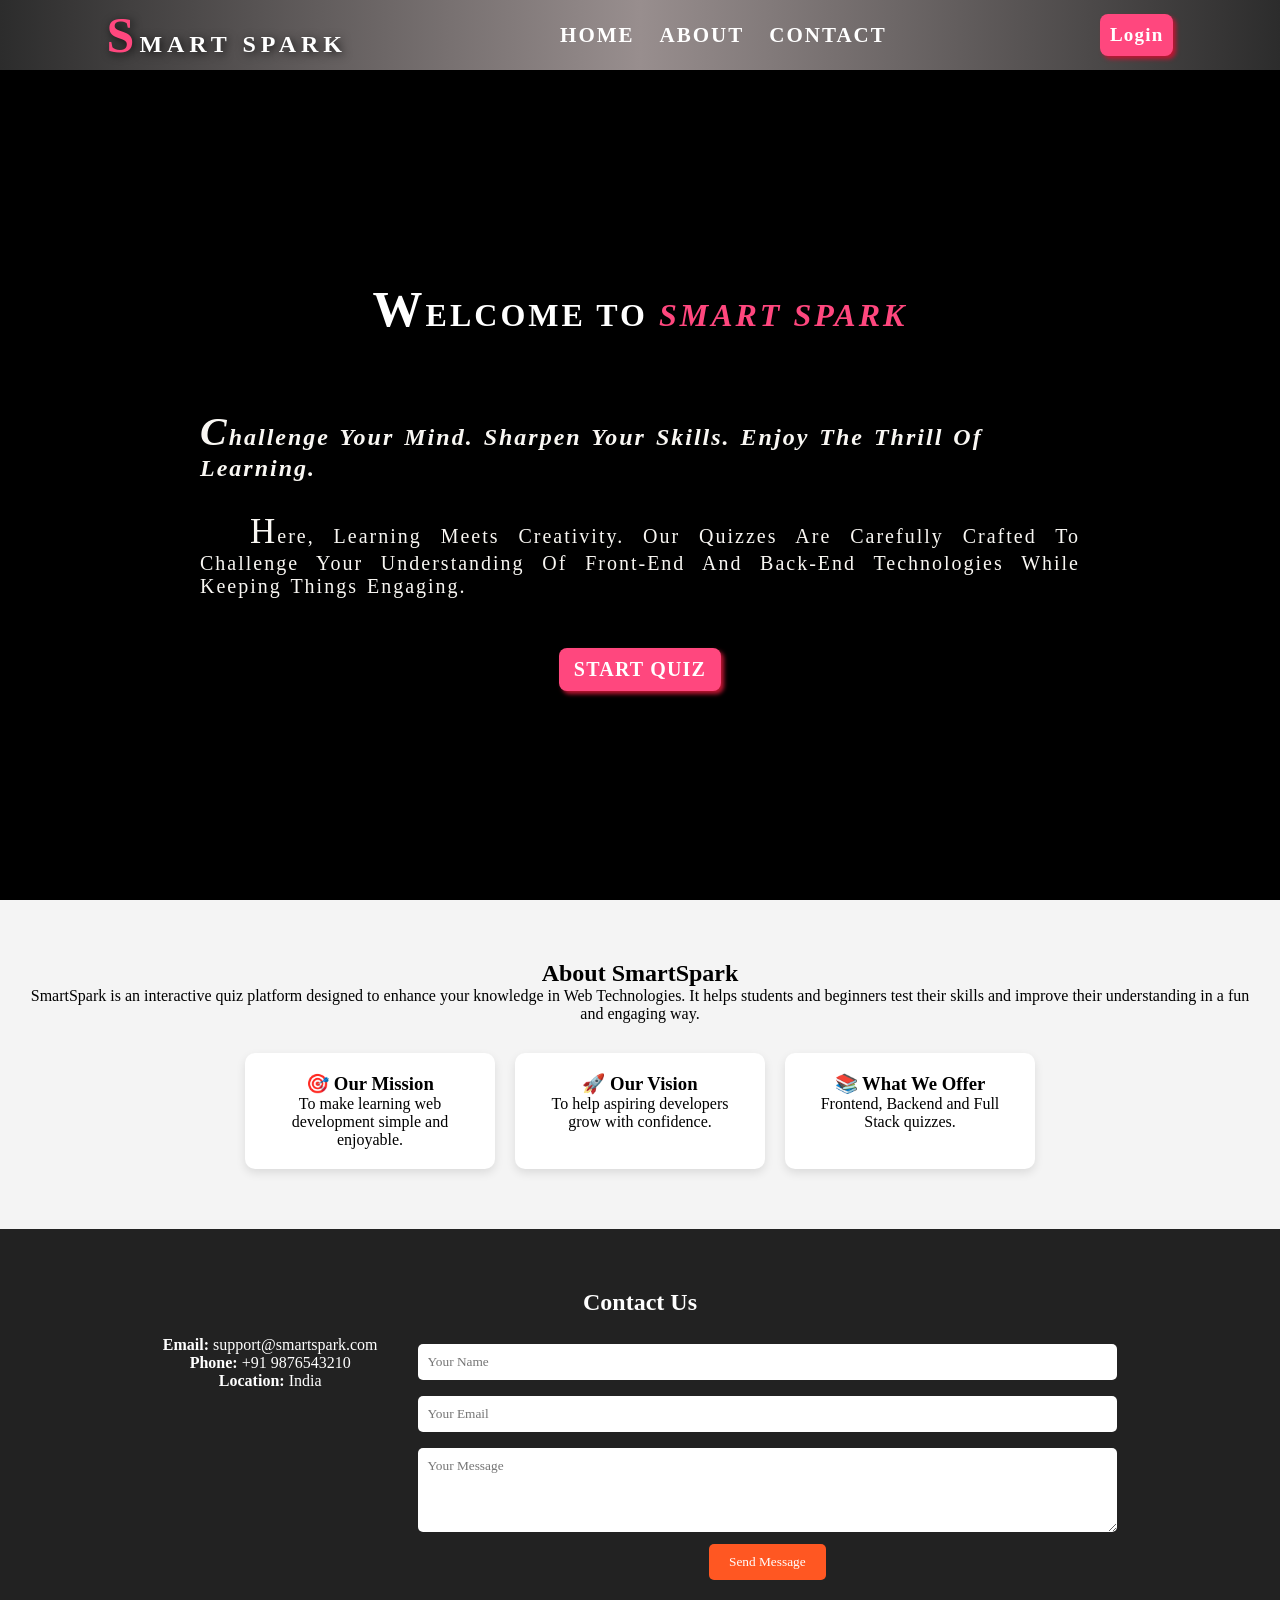
==== Home.html @ 23c7a79e "Added complete Quiz App project" ====
<!DOCTYPE html>
<html lang="en">
<head>
    <meta charset="UTF-8">
    <meta name="viewport" content="width=device-width, initial-scale=1.0">
    <title>SmartSpark QuizApp</title>
    <link rel="stylesheet" href="./Home.css">

    <style>
        html{
            scroll-behavior: smooth;
        }
    </style>
</head>

<body>

    <!-- HOME SECTION -->
    <div class="outer" id="home">
        <nav>
            <h1 id="title">Smart Spark</h1>
            <ul>
                <li><a href="#home" target="_blank">Home</a></li>
                <li><a href="#about" target="_blank">About</a></li>
                <li><a href="#contact" target="_blank">Contact</a></li>
            </ul>
            <button id="log">Login</button>
        </nav>

        <div class="inner">
            <h1>Welcome to <span id="wd">Smart Spark</span></h1>
            <div class="para">
                <h2>Challenge your mind. Sharpen your skills. Enjoy the thrill of learning.</h2>
                <p>
                    Here, learning meets creativity. Our quizzes are carefully crafted to challenge your understanding 
                    of front-end and back-end technologies while keeping things engaging.
                </p>
            </div>
            
            <button id="sq">Start Quiz</button>
        </div>
    </div>

    <!-- ABOUT SECTION -->
    <section id="about" class="about-section">
        <h1>About SmartSpark</h1>
        <p>
            SmartSpark is an interactive quiz platform designed to enhance your knowledge 
            in Web Technologies. It helps students and beginners test their skills and 
            improve their understanding in a fun and engaging way.
        </p>

        <div class="about-box">
            <div class="card">
                <h3>🎯 Our Mission</h3>
                <p>To make learning web development simple and enjoyable.</p>
            </div>

            <div class="card">
                <h3>🚀 Our Vision</h3>
                <p>To help aspiring developers grow with confidence.</p>
            </div>

            <div class="card">
                <h3>📚 What We Offer</h3>
                <p>Frontend, Backend and Full Stack quizzes.</p>
            </div>
        </div>
    </section>

    <!-- CONTACT SECTION -->
    <section id="contact" class="contact-section">
        <h1>Contact Us</h1>

        <div class="contact-container">
            <div class="contact-info">
                <p><strong>Email:</strong> support@smartspark.com</p>
                <p><strong>Phone:</strong> +91 9876543210</p>
                <p><strong>Location:</strong> India</p>
            </div>

            <form class="contact-form">
                <input type="text" placeholder="Your Name" required>
                <input type="email" placeholder="Your Email" required>
                <textarea placeholder="Your Message" rows="4" required></textarea>
                <button type="submit">Send Message</button>
            </form>
        </div>
    </section>

    <script>
        let login = document.querySelector("#log");
        login.addEventListener("click", () => {
            window.location.href = "./login.html";
        });

        let srtQuiz = document.querySelector("#sq");
        srtQuiz.addEventListener("click", () => {
            window.location.href = "./login.html";
        });
    </script>

</body>
</html>
---- Home.css ----
*{
    margin: 0;
    padding: 0;
    box-sizing: border-box;
    font-family: 'Times New Roman', Times, serif;
}

.outer{
    height: 100vh; 
    background-color: black;
}
.outer>nav{
    height: 70px;
    display: flex;
    justify-content: space-around;
    align-items: center;
    color: #FFFFFF;
    background: linear-gradient(90deg, #2c2c2c, #988e8e, #2c2c2c);
}

nav>#title{
    letter-spacing: 5px;
    text-transform: uppercase;
    text-shadow: 2px 2px 10px rgba(0, 0, 0, 0.8);
}
nav>#title::first-letter{
    font-size: 50px;
    color: #ff477e;

}
nav>ul{
    display: flex;
    gap: 30px;
    list-style: none;
}
ul>li{
    text-transform: uppercase;
    letter-spacing: 2px;
    font-size: 21px;
    font-weight: bold;
    cursor: pointer;
}

li:hover{
    color: #ff477e;
}

nav>#log{
    padding: 10px;
    border-radius: 8px;
    border: none;
    letter-spacing: 1.2px;
    font-size: 19px;
    font-weight: bold;
    cursor: pointer;
    background-color: #ff477e;
    color:#FFFFFF;
    box-shadow: 3px 3px 4px rgb(192, 21, 50);
}


#log:hover{

    background-color: #dddf00;
    box-shadow: 3px 3px 4px #55a630;
    color: black;
}
.inner{
    height: calc(100vh - 70px);
    display: flex;
    flex-direction: column;
    justify-content: center;
    text-shadow: 2px 2px 10px rgba(0, 0, 0, 0.8);
    align-items: center;
    gap: 30px;
    padding: 40px;
}
.inner>h1{

    letter-spacing: 3px;
    text-transform: uppercase;
    color: #ffffff;
}
.inner>h1::first-letter{
    font-size: 50px;

}
#wd{
    color: #ff477e;
    font-style: italic;
}
.inner>.para{
    height: 250px;
    width: 80%; 
    padding: 40px ;
    color: #f9f7f3;
}
.para>h2{
    text-transform: capitalize;
    margin-bottom: 30px;
    word-spacing: 2px;
    letter-spacing:2px;
    font-style: italic;
}
.para>h2::first-letter{
    font-size: 40px;

}
.para>p{
    text-indent: 50px;
    text-align: justify;
    word-spacing: 2px;
    letter-spacing:2px;
    /* font-weight: bold; */
    font-size: 20px;
    text-transform: capitalize;
    
}

.para>::first-letter{
    font-size: 35px;

}

.inner>#sq{
    padding: 10px 15px;
    border-radius: 8px;
    border: none;
    letter-spacing: 1.2px;
    font-size: 20px;
    font-weight: bold;
    cursor: pointer;
    background-color: #ff477e;
    color:#FFFFFF;
    box-shadow: 3px 3px 4px rgb(192, 21, 50);
    text-transform: uppercase;
}
#sq:hover{
    background: white;
    color: #ff5722;
    transform: scale(1.05);
}
.outer{
    min-height: 100vh;
}
/* nav ul li a{
    text-decoration: none;
    color: white;
} */

/* ABOUT SECTION */
.about-section{
    padding: 60px 20px;
    text-align: center;
    background-color: #f4f4f4;
}

.about-box{
    display: flex;
    justify-content: center;
    gap: 20px;
    margin-top: 30px;
    flex-wrap: wrap;
}

.card{
    background: white;
    padding: 20px;
    width: 250px;
    border-radius: 10px;
    box-shadow: 0 4px 10px rgba(0,0,0,0.1);
}

/* CONTACT SECTION */
.contact-section{
    padding: 60px 20px;
    background: #222;
    color: white;
    text-align: center;
}

.contact-container{
    display: flex;
    justify-content: center;
    gap: 40px;
    flex-wrap: wrap;
    margin-top: 20px;
}

.contact-form input,
.contact-form textarea{
    width: 100%;
    padding: 10px;
    margin: 8px 0;
    border-radius: 5px;
    border: none;
}

.contact-form button{
    padding: 10px 20px;
    background: #ff5722;
    color: white;
    border: none;
    border-radius: 5px;
    cursor: pointer;
}

.contact-form button:hover{
    background: #e64a19;
}


nav ul {
    list-style: none;
    display: flex;
    gap: 25px;
}

nav ul li a {
    text-decoration: none;
    color: white;
    position: relative;
    font-weight: bold;
    padding: 5px 0;
}

/* Underline Animation */
nav ul li a::after {
    content: "";
    position: absolute;
    width: 0%;
    height: 2px;
    background-color: #ff5722;
    left: 0;
    bottom: -5px;
    transition: 0.4s ease;
}

nav ul li a:hover::after {
    width: 100%;
}
#log {
    padding: 8px 18px;
    background: #ff5722;
    border: none;
    border-radius: 20px;
    color: white;
    cursor: pointer;
    transition: 0.3s ease;
}

#log:hover {
    background: white;
    color: #ff5722;
    transform: scale(1.05);
}
nav {
    animation: slideDown 0.8s ease-in-out;
}

@keyframes slideDown {
    from {
        transform: translateY(-100%);
        opacity: 0;
    }
    to {
        transform: translateY(0);
        opacity: 1;
    }
}
nav {
    backdrop-filter: blur(10px);
}
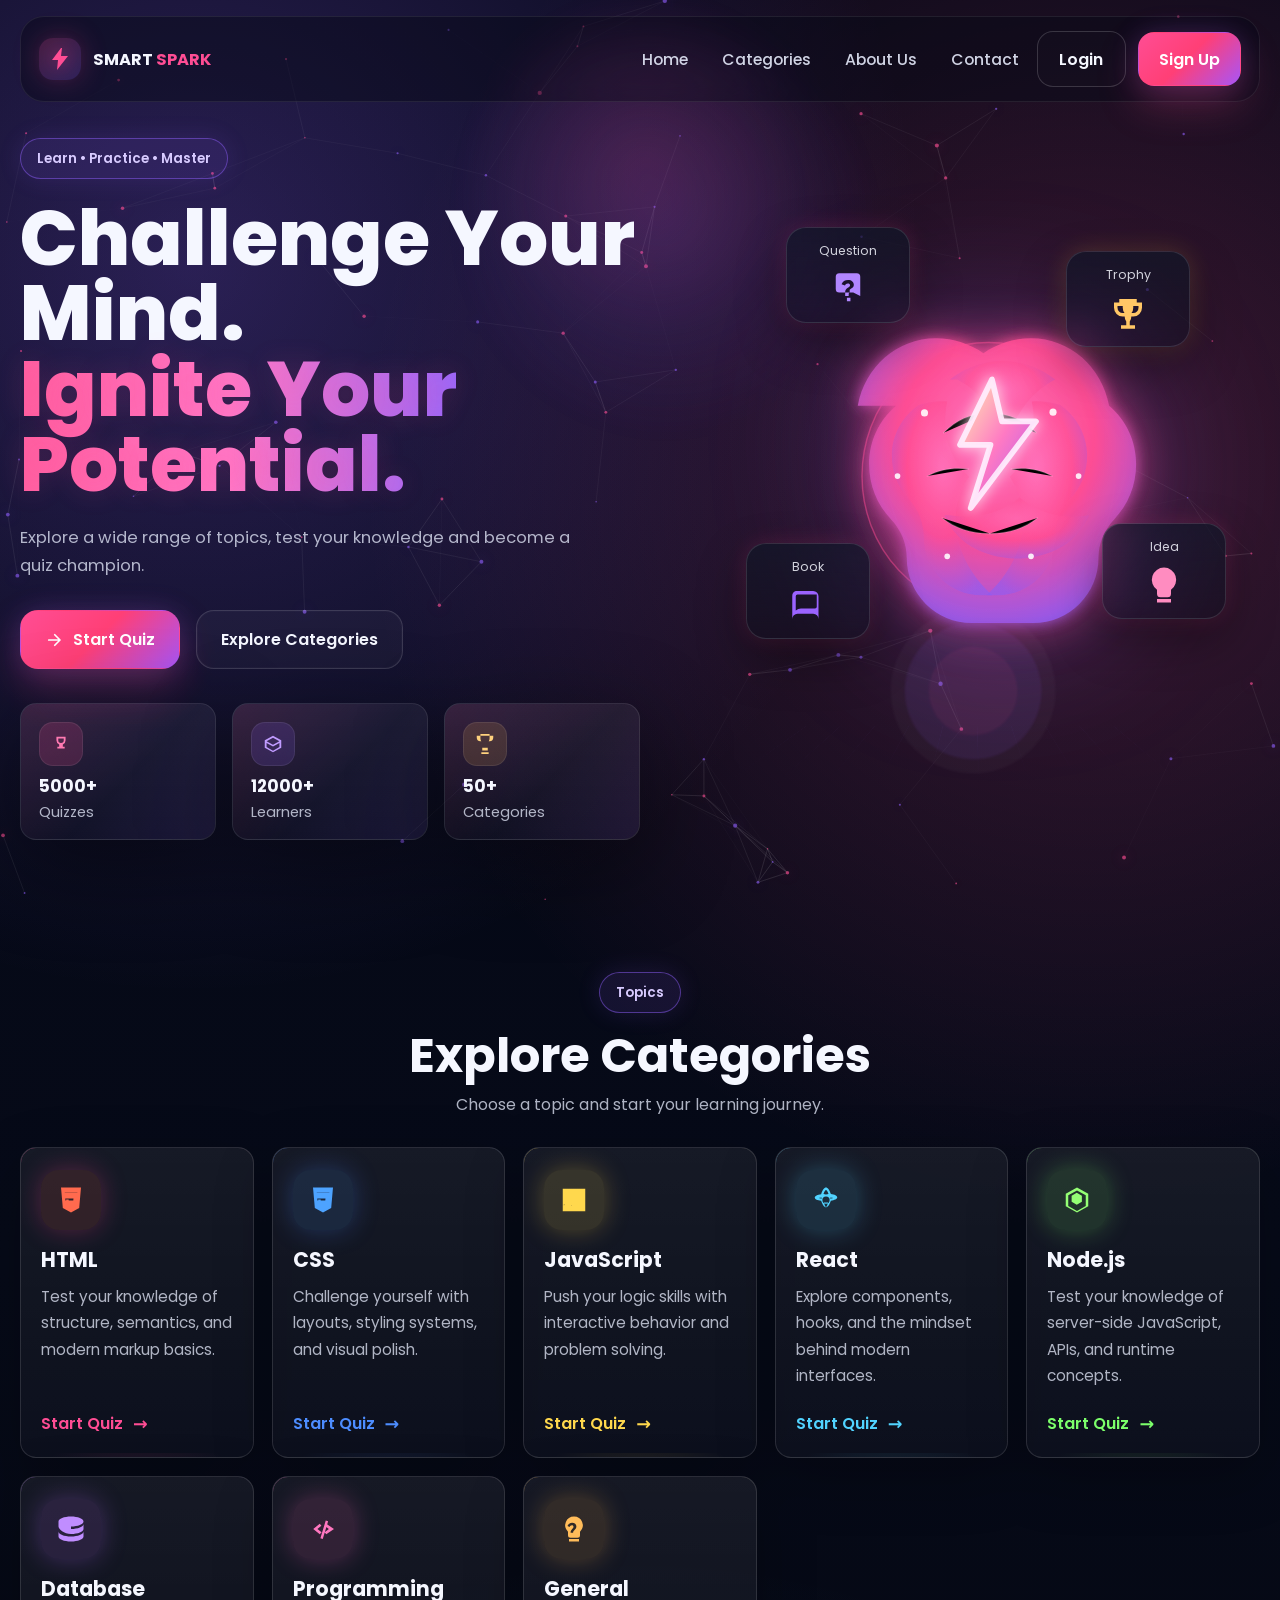
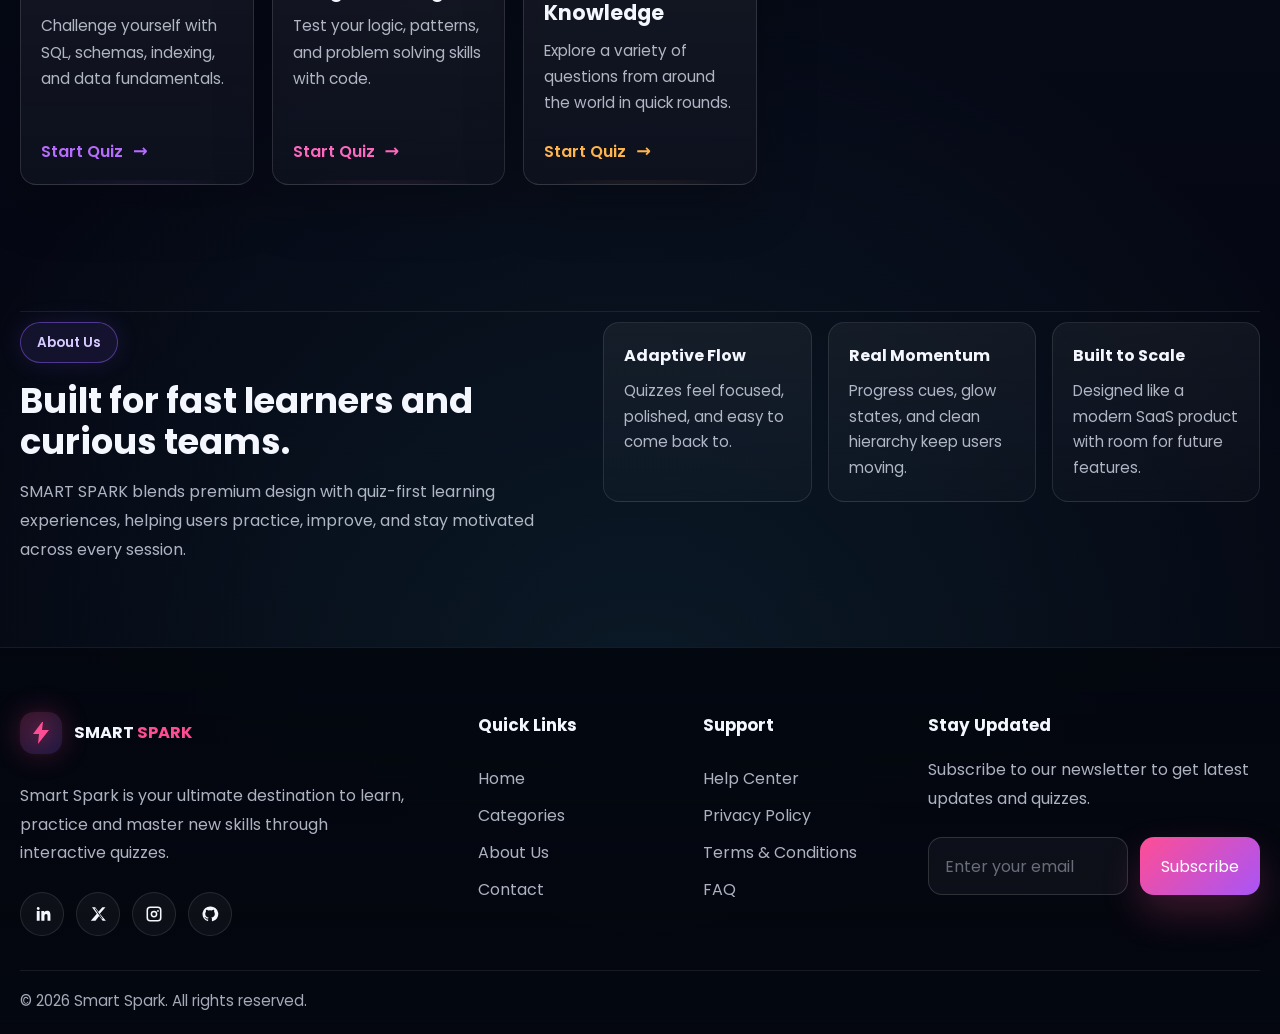
==== commit 40c48f3d: "animation done" ====
--- a/Home.html
+++ b/Home.html
@@ -1,104 +1,391 @@
 <!DOCTYPE html>
 <html lang="en">
 <head>
-    <meta charset="UTF-8">
-    <meta name="viewport" content="width=device-width, initial-scale=1.0">
-    <title>SmartSpark QuizApp</title>
-    <link rel="stylesheet" href="./Home.css">
-
-    <style>
-        html{
-            scroll-behavior: smooth;
-        }
-    </style>
+  <meta charset="UTF-8">
+  <meta name="viewport" content="width=device-width, initial-scale=1.0">
+  <title>SMART SPARK | Quiz Platform</title>
+  <meta name="description" content="SMART SPARK is a futuristic quiz platform for learning, practicing, and mastering skills across categories.">
+  <link rel="preconnect" href="https://fonts.googleapis.com">
+  <link rel="preconnect" href="https://fonts.gstatic.com" crossorigin>
+  <link href="https://fonts.googleapis.com/css2?family=Poppins:wght@400;500;600;700;800&display=swap" rel="stylesheet">
+  <link rel="stylesheet" href="./Home.css">
 </head>
-
 <body>
-
-    <!-- HOME SECTION -->
-    <div class="outer" id="home">
-        <nav>
-            <h1 id="title">Smart Spark</h1>
-            <ul>
-                <li><a href="#home" target="_blank">Home</a></li>
-                <li><a href="#about" target="_blank">About</a></li>
-                <li><a href="#contact" target="_blank">Contact</a></li>
-            </ul>
-            <button id="log">Login</button>
-        </nav>
-
-        <div class="inner">
-            <h1>Welcome to <span id="wd">Smart Spark</span></h1>
-            <div class="para">
-                <h2>Challenge your mind. Sharpen your skills. Enjoy the thrill of learning.</h2>
-                <p>
-                    Here, learning meets creativity. Our quizzes are carefully crafted to challenge your understanding 
-                    of front-end and back-end technologies while keeping things engaging.
-                </p>
-            </div>
-            
-            <button id="sq">Start Quiz</button>
-        </div>
+  <canvas id="particle-canvas" aria-hidden="true"></canvas>
+
+  <header class="site-header" id="siteHeader">
+    <div class="container nav-shell">
+      <a class="brand" href="#home" aria-label="SMART SPARK home">
+        <span class="brand-mark" aria-hidden="true">
+          <svg viewBox="0 0 24 24" role="img">
+            <path d="M13 1L4 13h6l-1 10 11-14h-7l1-8z"></path>
+          </svg>
+        </span>
+        <span class="brand-text">SMART <em>SPARK</em></span>
+      </a>
+
+      <nav class="nav-links" aria-label="Primary">
+        <a href="#home">Home</a>
+        <a href="#categories">Categories</a>
+        <a href="#about">About Us</a>
+        <a href="#contact">Contact</a>
+      </nav>
+
+      <div class="nav-actions">
+        <a class="btn btn-ghost" href="./login.html">Login</a>
+        <a class="btn btn-primary btn-small" href="./signup.html">Sign Up</a>
+      </div>
     </div>
-
-    <!-- ABOUT SECTION -->
-    <section id="about" class="about-section">
-        <h1>About SmartSpark</h1>
+  </header>
+
+  <main>
+    <section class="hero section" id="home">
+      <div class="container hero-grid">
+        <div class="hero-copy reveal">
+          <span class="eyebrow">Learn &bull; Practice &bull; Master</span>
+          <h1>
+            Challenge Your Mind.
+            <span>Ignite Your Potential.</span>
+          </h1>
+          <p class="hero-description">
+            Explore a wide range of topics, test your knowledge and become a quiz champion.
+          </p>
+
+          <div class="hero-actions">
+            <a class="btn btn-primary btn-large" href="./login.html" data-category-link data-category="general-knowledge">
+              <span class="btn-icon" aria-hidden="true">
+                <svg viewBox="0 0 24 24">
+                  <path d="M5 12h14M13 5l7 7-7 7"></path>
+                </svg>
+              </span>
+              Start Quiz
+            </a>
+            <a class="btn btn-secondary btn-large" href="#categories">Explore Categories</a>
+          </div>
+
+          <div class="stats-grid" aria-label="Platform statistics">
+            <article class="stat-card">
+              <span class="stat-icon stat-icon-pink" aria-hidden="true">
+                <svg viewBox="0 0 24 24">
+                  <path d="M7 4h10v4a5 5 0 0 1-3 4.58V15h2v2H8v-2h2v-2.42A5 5 0 0 1 7 8V4Zm2 2v2a3 3 0 0 0 6 0V6H9Z"></path>
+                </svg>
+              </span>
+              <strong>5000+</strong>
+              <span>Quizzes</span>
+            </article>
+            <article class="stat-card">
+              <span class="stat-icon stat-icon-purple" aria-hidden="true">
+                <svg viewBox="0 0 24 24">
+                  <path d="M12 3l9 5v8l-9 5-9-5V8l9-5Zm0 2.3L5 9l7 3.7L19 9l-7-3.7ZM5 11v4.4l7 3.9 7-3.9V11l-7 3.7L5 11Z"></path>
+                </svg>
+              </span>
+              <strong>12000+</strong>
+              <span>Learners</span>
+            </article>
+            <article class="stat-card">
+              <span class="stat-icon stat-icon-gold" aria-hidden="true">
+                <svg viewBox="0 0 24 24">
+                  <path d="M7 3h10v3a5 5 0 0 1-1 3h1a4 4 0 0 0 4-4V3h-4V1H7v2H3v2a4 4 0 0 0 4 4h1a5 5 0 0 1-1-3V3Zm2 13h6v3H9v-3Zm-1 5h8v2H8v-2Z"></path>
+                </svg>
+              </span>
+              <strong>50+</strong>
+              <span>Categories</span>
+            </article>
+          </div>
+        </div>
+
+        <div class="hero-visual reveal" aria-hidden="true">
+          <div class="hero-stage">
+            <div class="stage-grid"></div>
+            <div class="stage-rings"></div>
+            <div class="brain-orb">
+              <svg class="brain-svg" viewBox="0 0 760 760" role="img" aria-label="Futuristic glowing brain">
+                <defs>
+                  <radialGradient id="brainCore" cx="50%" cy="35%" r="70%">
+                    <stop offset="0%" stop-color="#ff7ac3"/>
+                    <stop offset="50%" stop-color="#ff4d94"/>
+                    <stop offset="100%" stop-color="#8b5cf6"/>
+                  </radialGradient>
+                  <linearGradient id="boltGrad" x1="0%" y1="0%" x2="100%" y2="100%">
+                    <stop offset="0%" stop-color="#fff4b0"/>
+                    <stop offset="50%" stop-color="#ff7ac3"/>
+                    <stop offset="100%" stop-color="#a855f7"/>
+                  </linearGradient>
+                  <filter id="softGlow" x="-50%" y="-50%" width="200%" height="200%">
+                    <feGaussianBlur stdDeviation="10" result="blur"></feGaussianBlur>
+                    <feMerge>
+                      <feMergeNode in="blur"></feMergeNode>
+                      <feMergeNode in="SourceGraphic"></feMergeNode>
+                    </feMerge>
+                  </filter>
+                  <filter id="haloGlow" x="-50%" y="-50%" width="200%" height="200%">
+                    <feGaussianBlur stdDeviation="18" result="blur"></feGaussianBlur>
+                    <feMerge>
+                      <feMergeNode in="blur"></feMergeNode>
+                      <feMergeNode in="SourceGraphic"></feMergeNode>
+                    </feMerge>
+                  </filter>
+                </defs>
+
+                <g filter="url(#haloGlow)">
+                  <ellipse cx="378" cy="355" rx="178" ry="188" fill="rgba(255,77,148,0.08)" stroke="rgba(255,77,148,0.5)" stroke-width="2"></ellipse>
+                  <ellipse cx="378" cy="355" rx="142" ry="152" fill="rgba(139,92,246,0.08)" stroke="rgba(139,92,246,0.55)" stroke-width="2"></ellipse>
+                </g>
+
+                <g fill="url(#brainCore)" filter="url(#softGlow)">
+                  <path d="M248 256c-24 20-38 50-38 82 0 30 11 57 31 78 14 15 22 34 22 54 0 51 41 92 92 92h86c51 0 92-41 92-92 0-20 8-39 22-54 20-21 31-48 31-78 0-32-14-62-38-82-10-54-55-95-110-95-25 0-48 8-67 21-19-13-42-21-67-21-55 0-100 41-110 95Z" opacity="0.88"></path>
+                  <path d="M280 255c-23 16-38 42-38 71 0 23 8 44 23 60 15 16 22 36 22 56 0 45 36 81 81 81h16c-31-28-52-65-52-107 0-22 7-43 19-60-21-19-34-46-34-75 0-11 1-21 3-31-14-1-28 1-40 5Z" opacity="0.58"></path>
+                  <path d="M479 255c23 16 38 42 38 71 0 23-8 44-23 60-15 16-22 36-22 56 0 45-36 81-81 81h-16c31-28 52-65 52-107 0-22-7-43-19-60 21-19 34-46 34-75 0-11-1-21-3-31 14-1 28 1 40 5Z" opacity="0.58"></path>
+                  <path d="M324 219c20-16 46-26 74-26s54 10 74 26c-20 10-38 27-51 49-8 12-14 24-18 38-4-14-10-26-18-38-13-22-31-39-51-49Z" opacity="0.42"></path>
+                  <path d="M316 410c9 21 25 39 47 49 18 8 37 12 55 12s37-4 55-12c22-10 38-28 47-49-27 5-54 1-77-11-8-4-15-9-21-14-6 5-13 10-21 14-23 12-50 16-77 11Z" opacity="0.42"></path>
+                </g>
+
+                <g stroke="rgba(255,255,255,0.18)" stroke-width="2" stroke-linecap="round">
+                  <path d="M315 294c18-18 38-27 62-27"></path>
+                  <path d="M445 294c-18-18-38-27-62-27"></path>
+                  <path d="M292 355c20-10 35-12 58-10"></path>
+                  <path d="M468 355c-20-10-35-12-58-10"></path>
+                  <path d="M313 414c18 14 39 22 67 22"></path>
+                  <path d="M447 414c-18 14-39 22-67 22"></path>
+                </g>
+
+                <g fill="none" stroke="rgba(255,255,255,0.24)" stroke-width="8" stroke-linecap="round" stroke-linejoin="round" filter="url(#softGlow)">
+                  <path d="M383 219l-45 92h43l-28 89 92-122h-48l-14-59Z" fill="url(#boltGrad)" stroke="rgba(255,240,255,0.9)"></path>
+                </g>
+
+                <g fill="rgba(255,255,255,0.88)">
+                  <circle cx="288" cy="266" r="5"></circle>
+                  <circle cx="469" cy="265" r="5"></circle>
+                  <circle cx="250" cy="355" r="4"></circle>
+                  <circle cx="505" cy="355" r="4"></circle>
+                  <circle cx="320" cy="468" r="4"></circle>
+                  <circle cx="438" cy="468" r="4"></circle>
+                </g>
+              </svg>
+            </div>
+
+            <div class="float-card float-card--trophy">
+              <span class="float-label">Trophy</span>
+              <svg viewBox="0 0 24 24" aria-hidden="true">
+                <path d="M7 4h10v2h3v3a5 5 0 0 1-5 5h-1.1A5 5 0 0 1 13 16.9V19h3v2H8v-2h3v-2.1A5 5 0 0 1 10.1 14H9a5 5 0 0 1-5-5V6h3V4Zm-1 4v1a3 3 0 0 0 3 3h1a5 5 0 0 1-1-3V8H6Zm12 0h-3v1a5 5 0 0 1-1 3h1a3 3 0 0 0 3-3V8Z"></path>
+              </svg>
+            </div>
+            <div class="float-card float-card--question">
+              <span class="float-label">Question</span>
+              <svg viewBox="0 0 24 24" aria-hidden="true">
+                <path d="M7 3h10a2 2 0 0 1 2 2v11l-4-2H7a2 2 0 0 1-2-2V5a2 2 0 0 1 2-2Zm5.95 9.4c.47-.33.91-.64 1.34-.94.64-.46 1.03-1 1.03-1.89 0-1.54-1.27-2.73-3.27-2.73-1.8 0-3.18.9-3.72 2.41l1.95.82c.24-.77.8-1.19 1.62-1.19.78 0 1.28.36 1.28.96 0 .45-.22.72-.78 1.1l-.7.48c-.81.55-1.32 1.2-1.32 2.43V16h2v-.61c0-.83.15-1.18.57-1.48Zm-1.57 4.6h2.02v2.02h-2.02V17Z"></path>
+              </svg>
+            </div>
+            <div class="float-card float-card--book">
+              <span class="float-label">Book</span>
+              <svg viewBox="0 0 24 24" aria-hidden="true">
+                <path d="M5 4h10a3 3 0 0 1 3 3v13a3 3 0 0 0-3-3H6a3 3 0 0 0-3 3V7a3 3 0 0 1 2-3Zm11 2H6a1 1 0 0 0-1 1v8.1A4.9 4.9 0 0 1 8 14h8a1 1 0 0 0 1-1V6Z"></path>
+              </svg>
+            </div>
+            <div class="float-card float-card--lightbulb">
+              <span class="float-label">Idea</span>
+              <svg viewBox="0 0 24 24" aria-hidden="true">
+                <path d="M12 2a7 7 0 0 0-4 12.7V17a2 2 0 0 0 2 2h4a2 2 0 0 0 2-2v-2.3A7 7 0 0 0 12 2Zm-1 19h2v1h-2v-1Zm-3-1h8v2H8v-2Z"></path>
+              </svg>
+            </div>
+          </div>
+        </div>
+      </div>
+    </section>
+
+    <section class="section categories-section" id="categories">
+      <div class="container">
+        <div class="section-heading reveal">
+          <span class="section-kicker">Topics</span>
+          <h2>Explore Categories</h2>
+          <p>Choose a topic and start your learning journey.</p>
+        </div>
+
+        <div class="category-grid">
+          <article class="category-card reveal" style="--accent:#ff4d94;">
+            <div class="category-icon icon-html">
+              <svg viewBox="0 0 24 24" aria-hidden="true">
+                <path d="M4 2h16l-1.45 16.34L12 22l-6.55-3.66L4 2Zm13 4H7l.18 2H16.8l-.2 2.2H7.36l.22 2.2H16l-.3 3.18L12 15.9l-3.7-2.02-.2-2.28h2l.1 1.08L12 13.8l1.8-1.1.18-1.98H7.2L6.8 6.1h10.42L17 6Z"></path>
+              </svg>
+            </div>
+            <h3>HTML</h3>
+            <p>Test your knowledge of structure, semantics, and modern markup basics.</p>
+            <a class="card-link" href="./login.html" data-category-link data-category="html">Start Quiz</a>
+          </article>
+
+          <article class="category-card reveal" style="--accent:#4d8dff;">
+            <div class="category-icon icon-css">
+              <svg viewBox="0 0 24 24" aria-hidden="true">
+                <path d="M4 2h16l-1.45 16.34L12 22l-6.55-3.66L4 2Zm13 4H7l.18 2H16.8l-.2 2.2H7.36l.22 2.2H16l-.3 3.18L12 15.9l-3.7-2.02-.2-2.28h2l.1 1.08L12 13.8l1.8-1.1.18-1.98H7.2L6.8 6.1h10.42L17 6Z"></path>
+              </svg>
+            </div>
+            <h3>CSS</h3>
+            <p>Challenge yourself with layouts, styling systems, and visual polish.</p>
+            <a class="card-link" href="./login.html" data-category-link data-category="css">Start Quiz</a>
+          </article>
+
+          <article class="category-card reveal" style="--accent:#ffd84d;">
+            <div class="category-icon icon-js">
+              <svg viewBox="0 0 24 24" aria-hidden="true">
+                <path d="M3 3h18v18H3V3Zm7 13.5.7-1.7c.43.27.86.45 1.45.45.57 0 .91-.23.91-.73 0-.4-.16-.64-.88-1.05l-.42-.23c-1.11-.63-1.84-1.35-1.84-2.8 0-1.34 1.02-2.36 2.61-2.36 1.13 0 1.93.39 2.51 1.37l-1.61 1.03c-.3-.54-.64-.75-.91-.75-.28 0-.56.19-.56.58 0 .45.29.69.95 1.1l.43.25c1.31.78 2.04 1.48 2.04 2.94 0 1.57-1.23 2.42-2.88 2.42-1.56 0-2.57-.7-3.19-1.51Zm-6.1-.11 1.29-1.39c.42.45.84.72 1.44.72.65 0 1.06-.4 1.06-1.31V7h2.1v6.44c0 2.16-1.26 3.15-3.1 3.15-1.37 0-2.28-.51-2.79-1.2Z"></path>
+              </svg>
+            </div>
+            <h3>JavaScript</h3>
+            <p>Push your logic skills with interactive behavior and problem solving.</p>
+            <a class="card-link" href="./login.html" data-category-link data-category="javascript">Start Quiz</a>
+          </article>
+
+          <article class="category-card reveal" style="--accent:#51d3ff;">
+            <div class="category-icon icon-react">
+              <svg viewBox="0 0 24 24" aria-hidden="true">
+                <path d="M12 9.1a2.9 2.9 0 1 0 0 5.8 2.9 2.9 0 0 0 0-5.8Zm0-7.1c1.38 0 2.94 2.15 3.88 5.2 2.95.23 5.12 1.35 5.12 2.65s-2.17 2.42-5.12 2.65c-.94 3.05-2.5 5.2-3.88 5.2s-2.94-2.15-3.88-5.2C5.17 12.42 3 11.3 3 10s2.17-2.42 5.12-2.65C9.06 4.15 10.62 2 12 2Zm0 2c-.44 0-1.34 1.1-2.02 3.2.66.22 1.33.36 2.02.36s1.36-.14 2.02-.36C13.34 5.1 12.44 4 12 4Zm-3.5 5.98c-.95.07-1.8.23-2.5.47.7.24 1.55.4 2.5.47-.02-.16-.02-.32-.02-.47s0-.31.02-.47Zm7 0c.02.16.02.32.02.47s0 .31-.02.47c.95-.07 1.8-.23 2.5-.47-.7-.24-1.55-.4-2.5-.47ZM12 17.9c.68-1.1 1.28-2.45 1.73-3.99-.56.08-1.14.12-1.73.12s-1.17-.04-1.73-.12C10.72 15.45 11.32 16.8 12 17.9Z"></path>
+              </svg>
+            </div>
+            <h3>React</h3>
+            <p>Explore components, hooks, and the mindset behind modern interfaces.</p>
+            <a class="card-link" href="./login.html" data-category-link data-category="react">Start Quiz</a>
+          </article>
+
+          <article class="category-card reveal" style="--accent:#7CFF6B;">
+            <div class="category-icon icon-node">
+              <svg viewBox="0 0 24 24" aria-hidden="true">
+                <path d="M12 2 3 7v10l9 5 9-5V7l-9-5Zm0 2.3 7 3.9v8.6l-7 3.9-7-3.9V8.2l7-3.9Zm3.9 4.3-4.1-2.4-4.1 2.4v4.8l4.1 2.4 4.1-2.4V8.6Z"></path>
+              </svg>
+            </div>
+            <h3>Node.js</h3>
+            <p>Test your knowledge of server-side JavaScript, APIs, and runtime concepts.</p>
+            <a class="card-link" href="./login.html" data-category-link data-category="nodejs">Start Quiz</a>
+          </article>
+
+          <article class="category-card reveal" style="--accent:#b86bff;">
+            <div class="category-icon icon-db">
+              <svg viewBox="0 0 24 24" aria-hidden="true">
+                <path d="M12 2c5.52 0 10 1.79 10 4s-4.48 4-10 4S2 8.21 2 6s4.48-4 10-4Zm0 10c5.52 0 10-1.79 10-4v4c0 2.21-4.48 4-10 4S2 12.21 2 10V6c0 2.21 4.48 4 10 4Zm0 6c5.52 0 10-1.79 10-4v4c0 2.21-4.48 4-10 4S2 20.21 2 18v-4c0 2.21 4.48 4 10 4Z"></path>
+              </svg>
+            </div>
+            <h3>Database</h3>
+            <p>Challenge yourself with SQL, schemas, indexing, and data fundamentals.</p>
+            <a class="card-link" href="./login.html" data-category-link data-category="database">Start Quiz</a>
+          </article>
+
+          <article class="category-card reveal" style="--accent:#ff68bf;">
+            <div class="category-icon icon-code">
+              <svg viewBox="0 0 24 24" aria-hidden="true">
+                <path d="M9.4 16.2 4.2 12l5.2-4.2 1.3 1.6L7.5 12l3.4 2.6-1.5 1.6Zm5.2 0-1.3-1.6 3.4-2.6-3.4-2.6 1.3-1.6L20.8 12l-6.2 4.2ZM11.8 20l-1.9-.6 4.3-14.2 1.9.6L11.8 20Z"></path>
+              </svg>
+            </div>
+            <h3>Programming</h3>
+            <p>Test your logic, patterns, and problem solving skills with code.</p>
+            <a class="card-link" href="./login.html" data-category-link data-category="programming">Start Quiz</a>
+          </article>
+
+          <article class="category-card reveal" style="--accent:#ffb44d;">
+            <div class="category-icon icon-knowledge">
+              <svg viewBox="0 0 24 24" aria-hidden="true">
+                <path d="M12 2a7 7 0 0 0-4.8 12.1V17a2 2 0 0 0 2 2h5.6a2 2 0 0 0 2-2v-2.9A7 7 0 0 0 12 2Zm-1 19h2v1h-2v-1Zm-3-1h8v2H8v-2Zm2.2-7.7c.7-.7 1.4-1.2 1.4-2.1 0-.7-.5-1.2-1.3-1.2-.9 0-1.5.6-1.8 1.3l-1.7-.7c.5-1.5 1.9-2.6 3.7-2.6 2 0 3.4 1.2 3.4 3 0 1.2-.6 2-1.6 2.9-.6.5-1 .9-1 1.8v.3h-2v-.3c0-1.2.4-1.9 1.1-2.4Z"></path>
+              </svg>
+            </div>
+            <h3>General Knowledge</h3>
+            <p>Explore a variety of questions from around the world in quick rounds.</p>
+            <a class="card-link" href="./login.html" data-category-link data-category="general-knowledge">Start Quiz</a>
+          </article>
+        </div>
+      </div>
+    </section>
+
+    <section class="section about-strip reveal" id="about">
+      <div class="container about-grid">
+        <div class="about-copy">
+          <span class="section-kicker">About Us</span>
+          <h2>Built for fast learners and curious teams.</h2>
+          <p>
+            SMART SPARK blends premium design with quiz-first learning experiences, helping users practice, improve, and stay motivated across every session.
+          </p>
+        </div>
+
+        <div class="about-cards">
+          <article class="about-card">
+            <strong>Adaptive Flow</strong>
+            <span>Quizzes feel focused, polished, and easy to come back to.</span>
+          </article>
+          <article class="about-card">
+            <strong>Real Momentum</strong>
+            <span>Progress cues, glow states, and clean hierarchy keep users moving.</span>
+          </article>
+          <article class="about-card">
+            <strong>Built to Scale</strong>
+            <span>Designed like a modern SaaS product with room for future features.</span>
+          </article>
+        </div>
+      </div>
+    </section>
+  </main>
+
+  <footer class="site-footer" id="contact">
+    <div class="container footer-grid">
+      <div class="footer-brand">
+        <a class="brand brand-footer" href="#home" aria-label="SMART SPARK home">
+          <span class="brand-mark" aria-hidden="true">
+            <svg viewBox="0 0 24 24" role="img">
+              <path d="M13 1L4 13h6l-1 10 11-14h-7l1-8z"></path>
+            </svg>
+          </span>
+          <span class="brand-text">SMART <em>SPARK</em></span>
+        </a>
         <p>
-            SmartSpark is an interactive quiz platform designed to enhance your knowledge 
-            in Web Technologies. It helps students and beginners test their skills and 
-            improve their understanding in a fun and engaging way.
+          Smart Spark is your ultimate destination to learn, practice and master new skills through interactive quizzes.
         </p>
 
-        <div class="about-box">
-            <div class="card">
-                <h3>🎯 Our Mission</h3>
-                <p>To make learning web development simple and enjoyable.</p>
-            </div>
-
-            <div class="card">
-                <h3>🚀 Our Vision</h3>
-                <p>To help aspiring developers grow with confidence.</p>
-            </div>
-
-            <div class="card">
-                <h3>📚 What We Offer</h3>
-                <p>Frontend, Backend and Full Stack quizzes.</p>
-            </div>
-        </div>
-    </section>
-
-    <!-- CONTACT SECTION -->
-    <section id="contact" class="contact-section">
-        <h1>Contact Us</h1>
-
-        <div class="contact-container">
-            <div class="contact-info">
-                <p><strong>Email:</strong> support@smartspark.com</p>
-                <p><strong>Phone:</strong> +91 9876543210</p>
-                <p><strong>Location:</strong> India</p>
-            </div>
-
-            <form class="contact-form">
-                <input type="text" placeholder="Your Name" required>
-                <input type="email" placeholder="Your Email" required>
-                <textarea placeholder="Your Message" rows="4" required></textarea>
-                <button type="submit">Send Message</button>
-            </form>
-        </div>
-    </section>
-
-    <script>
-        let login = document.querySelector("#log");
-        login.addEventListener("click", () => {
-            window.location.href = "./login.html";
-        });
-
-        let srtQuiz = document.querySelector("#sq");
-        srtQuiz.addEventListener("click", () => {
-            window.location.href = "./login.html";
-        });
-    </script>
-
+        <div class="social-row" aria-label="Social media links">
+          <a href="#" aria-label="LinkedIn">
+            <svg viewBox="0 0 24 24" aria-hidden="true"><path d="M6.94 6.5A1.94 1.94 0 1 1 7 2.62a1.94 1.94 0 0 1-.06 3.88ZM5 21V8h3.87v13H5Zm6.1 0V8h3.7v1.78h.05c.52-1 1.79-2.06 3.69-2.06 3.95 0 4.68 2.6 4.68 5.98V21h-3.86v-5.75c0-1.37-.02-3.13-1.9-3.13-1.91 0-2.2 1.49-2.2 3.03V21h-4.16Z"></path></svg>
+          </a>
+          <a href="#" aria-label="X">
+            <svg viewBox="0 0 24 24" aria-hidden="true"><path d="M4 3h4.3l4.3 6 5.2-6H22l-7.6 8.8L22.5 21h-4.3l-4.7-6.5L8.6 21H2.4l8-9.2L4 3Zm3.2 1.8 9.8 13.4h1.4L8.6 4.8H7.2Z"></path></svg>
+          </a>
+          <a href="#" aria-label="Instagram">
+            <svg viewBox="0 0 24 24" aria-hidden="true"><path d="M7 2h10a5 5 0 0 1 5 5v10a5 5 0 0 1-5 5H7a5 5 0 0 1-5-5V7a5 5 0 0 1 5-5Zm0 2.1A2.9 2.9 0 0 0 4.1 7v10A2.9 2.9 0 0 0 7 19.9h10A2.9 2.9 0 0 0 19.9 17V7A2.9 2.9 0 0 0 17 4.1H7Zm5 3.4A4.5 4.5 0 1 1 7.5 12 4.5 4.5 0 0 1 12 7.5Zm0 2A2.5 2.5 0 1 0 14.5 12 2.5 2.5 0 0 0 12 9.5Zm5.3-2.8a1.2 1.2 0 1 1-1.2 1.2 1.2 1.2 0 0 1 1.2-1.2Z"></path></svg>
+          </a>
+          <a href="#" aria-label="GitHub">
+            <svg viewBox="0 0 24 24" aria-hidden="true"><path d="M12 2a10 10 0 0 0-3.16 19.49c.5.1.68-.22.68-.48v-1.73c-2.76.6-3.34-1.18-3.34-1.18-.45-1.15-1.1-1.46-1.1-1.46-.9-.61.07-.6.07-.6 1 .07 1.52 1.03 1.52 1.03.88 1.51 2.31 1.07 2.87.82.09-.64.35-1.07.63-1.32-2.2-.25-4.52-1.1-4.52-4.88 0-1.08.39-1.96 1.03-2.65-.11-.25-.45-1.26.1-2.6 0 0 .84-.27 2.75 1.02a9.5 9.5 0 0 1 5 0c1.9-1.29 2.75-1.02 2.75-1.02.56 1.34.21 2.35.11 2.6.64.69 1.03 1.57 1.03 2.65 0 3.79-2.33 4.62-4.54 4.87.36.31.68.93.68 1.88v2.78c0 .27.18.58.69.48A10 10 0 0 0 12 2Z"></path></svg>
+          </a>
+        </div>
+      </div>
+
+      <div class="footer-col">
+        <h3>Quick Links</h3>
+        <a href="#home">Home</a>
+        <a href="#categories">Categories</a>
+        <a href="#about">About Us</a>
+        <a href="#contact">Contact</a>
+      </div>
+
+      <div class="footer-col">
+        <h3>Support</h3>
+        <a href="#">Help Center</a>
+        <a href="#">Privacy Policy</a>
+        <a href="#">Terms &amp; Conditions</a>
+        <a href="#">FAQ</a>
+      </div>
+
+      <div class="footer-newsletter">
+        <h3>Stay Updated</h3>
+        <p>Subscribe to our newsletter to get latest updates and quizzes.</p>
+
+        <form class="newsletter-form" id="newsletterForm">
+          <label class="sr-only" for="newsletterEmail">Email address</label>
+          <input id="newsletterEmail" type="email" placeholder="Enter your email" required>
+          <button type="submit">Subscribe</button>
+        </form>
+        <span class="newsletter-note" id="newsletterNote" aria-live="polite"></span>
+      </div>
+    </div>
+
+    <div class="container footer-bottom">
+      <p>&copy; 2026 Smart Spark. All rights reserved.</p>
+    </div>
+  </footer>
+
+  <script src="./Home.js"></script>
 </body>
 </html>
--- a/Home.css
+++ b/Home.css
@@ -1,273 +1,1198 @@
-*{
-    margin: 0;
-    padding: 0;
-    box-sizing: border-box;
-    font-family: 'Times New Roman', Times, serif;
-}
-
-.outer{
-    height: 100vh; 
-    background-color: black;
-}
-.outer>nav{
-    height: 70px;
-    display: flex;
-    justify-content: space-around;
-    align-items: center;
-    color: #FFFFFF;
-    background: linear-gradient(90deg, #2c2c2c, #988e8e, #2c2c2c);
-}
-
-nav>#title{
-    letter-spacing: 5px;
-    text-transform: uppercase;
-    text-shadow: 2px 2px 10px rgba(0, 0, 0, 0.8);
-}
-nav>#title::first-letter{
-    font-size: 50px;
-    color: #ff477e;
-
-}
-nav>ul{
-    display: flex;
+:root {
+  --bg: #050816;
+  --bg-soft: rgba(9, 14, 33, 0.8);
+  --panel: rgba(10, 14, 30, 0.56);
+  --panel-strong: rgba(10, 14, 30, 0.82);
+  --line: rgba(255, 255, 255, 0.12);
+  --text: #f5f7ff;
+  --muted: rgba(234, 239, 255, 0.74);
+  --muted-strong: rgba(234, 239, 255, 0.88);
+  --pink: #ff4d94;
+  --pink-soft: rgba(255, 77, 148, 0.18);
+  --purple: #8b5cf6;
+  --purple-soft: rgba(139, 92, 246, 0.18);
+  --gold: #ffb84d;
+  --cyan: #51d3ff;
+  --radius: 22px;
+  --radius-sm: 16px;
+  --shadow: 0 24px 90px rgba(0, 0, 0, 0.45);
+}
+
+* {
+  box-sizing: border-box;
+  margin: 0;
+  padding: 0;
+}
+
+html {
+  scroll-behavior: smooth;
+}
+
+body {
+  min-height: 100vh;
+  font-family: "Poppins", system-ui, -apple-system, BlinkMacSystemFont, "Segoe UI", sans-serif;
+  background:
+    radial-gradient(circle at 15% 10%, rgba(139, 92, 246, 0.28), transparent 28%),
+    radial-gradient(circle at 85% 18%, rgba(255, 77, 148, 0.22), transparent 30%),
+    radial-gradient(circle at 50% 88%, rgba(81, 211, 255, 0.09), transparent 32%),
+    linear-gradient(180deg, #050816 0%, #060a18 48%, #04060f 100%);
+  color: var(--text);
+  overflow-x: hidden;
+  isolation: isolate;
+}
+
+body::before,
+body::after {
+  content: "";
+  position: fixed;
+  inset: 0;
+  pointer-events: none;
+  z-index: 0;
+}
+
+body::before {
+  background-image:
+    linear-gradient(rgba(255, 255, 255, 0.035) 1px, transparent 1px),
+    linear-gradient(90deg, rgba(255, 255, 255, 0.035) 1px, transparent 1px);
+  background-size: 56px 56px;
+  opacity: 0.16;
+  mask-image: linear-gradient(180deg, rgba(0, 0, 0, 0.85), transparent 78%);
+}
+
+body::after {
+  background:
+    radial-gradient(circle at 50% 18%, rgba(255, 77, 148, 0.16), transparent 18%),
+    radial-gradient(circle at 52% 25%, rgba(139, 92, 246, 0.18), transparent 23%);
+  filter: blur(16px);
+  opacity: 0.9;
+}
+
+a {
+  color: inherit;
+  text-decoration: none;
+}
+
+button,
+input {
+  font: inherit;
+}
+
+img,
+svg {
+  display: block;
+}
+
+::selection {
+  background: rgba(255, 77, 148, 0.32);
+  color: var(--text);
+}
+
+.sr-only {
+  position: absolute;
+  width: 1px;
+  height: 1px;
+  padding: 0;
+  margin: -1px;
+  overflow: hidden;
+  clip: rect(0, 0, 0, 0);
+  white-space: nowrap;
+  border: 0;
+}
+
+.container {
+  width: min(1240px, calc(100% - 40px));
+  margin-inline: auto;
+}
+
+#particle-canvas {
+  position: fixed;
+  inset: 0;
+  z-index: 0;
+  pointer-events: none;
+  opacity: 0.78;
+  mix-blend-mode: screen;
+}
+
+.site-header {
+  position: fixed;
+  inset: 16px 0 auto;
+  z-index: 50;
+  transition: transform 0.35s ease, background-color 0.35s ease, border-color 0.35s ease, box-shadow 0.35s ease;
+}
+
+.site-header.scrolled .nav-shell {
+  background: rgba(6, 10, 23, 0.78);
+  border-color: rgba(255, 255, 255, 0.12);
+  box-shadow: 0 18px 70px rgba(0, 0, 0, 0.35);
+}
+
+.nav-shell {
+  display: flex;
+  align-items: center;
+  gap: 18px;
+  padding: 14px 18px;
+  border: 1px solid rgba(255, 255, 255, 0.08);
+  border-radius: 24px;
+  background: rgba(7, 10, 23, 0.46);
+  backdrop-filter: blur(18px);
+  -webkit-backdrop-filter: blur(18px);
+}
+
+.brand {
+  display: inline-flex;
+  align-items: center;
+  gap: 12px;
+  flex: 0 0 auto;
+}
+
+.brand-mark {
+  width: 42px;
+  height: 42px;
+  display: grid;
+  place-items: center;
+  border-radius: 14px;
+  background: linear-gradient(145deg, rgba(255, 77, 148, 0.22), rgba(139, 92, 246, 0.22));
+  box-shadow: 0 0 28px rgba(255, 77, 148, 0.24);
+}
+
+.brand-mark svg {
+  width: 24px;
+  height: 24px;
+  fill: #ff4d94;
+  filter: drop-shadow(0 0 10px rgba(255, 77, 148, 0.7));
+}
+
+.brand-text {
+  font-size: 1.02rem;
+  font-weight: 700;
+  letter-spacing: 0;
+  white-space: nowrap;
+}
+
+.brand-text em {
+  font-style: normal;
+  color: var(--pink);
+}
+
+.nav-links {
+  display: flex;
+  align-items: center;
+  gap: 34px;
+  margin-left: auto;
+}
+
+.nav-links a {
+  position: relative;
+  color: var(--muted-strong);
+  font-size: 0.98rem;
+  font-weight: 500;
+  transition: color 0.25s ease, transform 0.25s ease;
+}
+
+.nav-links a::after {
+  content: "";
+  position: absolute;
+  left: 0;
+  bottom: -10px;
+  width: 100%;
+  height: 2px;
+  border-radius: 999px;
+  background: linear-gradient(90deg, var(--pink), var(--purple));
+  transform: scaleX(0);
+  transform-origin: left;
+  transition: transform 0.25s ease;
+  box-shadow: 0 0 16px rgba(255, 77, 148, 0.6);
+}
+
+.nav-links a:hover {
+  color: var(--text);
+  transform: translateY(-1px);
+}
+
+.nav-links a:hover::after {
+  transform: scaleX(1);
+}
+
+.nav-actions {
+  display: flex;
+  align-items: center;
+  gap: 12px;
+}
+
+.btn {
+  display: inline-flex;
+  align-items: center;
+  justify-content: center;
+  gap: 10px;
+  border: 1px solid transparent;
+  border-radius: 16px;
+  padding: 0.92rem 1.35rem;
+  font-weight: 600;
+  transition: transform 0.25s ease, box-shadow 0.25s ease, border-color 0.25s ease, background 0.25s ease, color 0.25s ease;
+  cursor: pointer;
+  white-space: nowrap;
+}
+
+.btn:hover {
+  transform: translateY(-2px);
+}
+
+.btn-small {
+  padding: 0.84rem 1.25rem;
+}
+
+.btn-large {
+  padding: 1rem 1.5rem;
+  border-radius: 18px;
+}
+
+.btn-icon {
+  width: 18px;
+  height: 18px;
+  display: inline-grid;
+  place-items: center;
+}
+
+.btn-icon svg {
+  width: 18px;
+  height: 18px;
+  fill: none;
+  stroke: currentColor;
+  stroke-width: 2.25;
+  stroke-linecap: round;
+  stroke-linejoin: round;
+}
+
+.btn-primary {
+  color: #fff;
+  background: linear-gradient(135deg, #ff4d94 0%, #ff3f76 48%, #a855f7 100%);
+  box-shadow: 0 18px 40px rgba(255, 77, 148, 0.26), 0 0 28px rgba(139, 92, 246, 0.18);
+}
+
+.btn-primary:hover {
+  box-shadow: 0 20px 50px rgba(255, 77, 148, 0.34), 0 0 30px rgba(139, 92, 246, 0.22);
+}
+
+.btn-ghost {
+  color: var(--text);
+  background: rgba(255, 255, 255, 0.01);
+  border-color: rgba(255, 255, 255, 0.16);
+}
+
+.btn-ghost:hover {
+  background: rgba(255, 255, 255, 0.05);
+  border-color: rgba(255, 255, 255, 0.26);
+}
+
+.btn-secondary {
+  color: var(--text);
+  background: rgba(255, 255, 255, 0.03);
+  border-color: rgba(255, 255, 255, 0.14);
+  box-shadow: inset 0 0 0 1px rgba(255, 255, 255, 0.02);
+}
+
+.btn-secondary:hover {
+  background: rgba(255, 255, 255, 0.06);
+  border-color: rgba(255, 77, 148, 0.34);
+}
+
+.section {
+  position: relative;
+  z-index: 1;
+}
+
+.hero {
+  padding: 138px 0 78px;
+}
+
+.hero-grid {
+  display: grid;
+  grid-template-columns: minmax(0, 1.04fr) minmax(0, 0.96fr);
+  gap: 44px;
+  align-items: center;
+}
+
+.hero-copy {
+  max-width: 620px;
+}
+
+.eyebrow,
+.section-kicker {
+  display: inline-flex;
+  align-items: center;
+  justify-content: center;
+  gap: 8px;
+  padding: 0.6rem 1rem;
+  border-radius: 999px;
+  border: 1px solid rgba(139, 92, 246, 0.5);
+  background: rgba(139, 92, 246, 0.11);
+  color: #d8cbff;
+  font-size: 0.84rem;
+  font-weight: 600;
+  letter-spacing: 0;
+  box-shadow: 0 0 24px rgba(139, 92, 246, 0.14);
+}
+
+.hero h1 {
+  margin-top: 22px;
+  font-size: 4.8rem;
+  line-height: 0.98;
+  letter-spacing: 0;
+  font-weight: 800;
+}
+
+.hero h1 span {
+  display: block;
+  background: linear-gradient(90deg, #ff5fa0 0%, #ff78c7 34%, #8f66ff 74%, #b8a0ff 100%);
+  -webkit-background-clip: text;
+  background-clip: text;
+  color: transparent;
+  text-shadow: 0 0 28px rgba(255, 77, 148, 0.16);
+}
+
+.hero-description {
+  max-width: 560px;
+  margin-top: 22px;
+  color: var(--muted);
+  font-size: 1.03rem;
+  line-height: 1.7;
+}
+
+.hero-actions {
+  display: flex;
+  gap: 16px;
+  flex-wrap: wrap;
+  margin-top: 30px;
+}
+
+.stats-grid {
+  display: grid;
+  grid-template-columns: repeat(3, minmax(0, 1fr));
+  gap: 16px;
+  margin-top: 34px;
+}
+
+.stat-card {
+  position: relative;
+  overflow: hidden;
+  display: grid;
+  gap: 3px;
+  align-content: start;
+  padding: 18px 18px 16px;
+  border-radius: var(--radius-sm);
+  border: 1px solid rgba(255, 255, 255, 0.1);
+  background: linear-gradient(180deg, rgba(255, 255, 255, 0.055), rgba(255, 255, 255, 0.02));
+  backdrop-filter: blur(14px);
+  -webkit-backdrop-filter: blur(14px);
+  box-shadow: var(--shadow);
+}
+
+.stat-card::before {
+  content: "";
+  position: absolute;
+  inset: 0;
+  background: linear-gradient(135deg, rgba(255, 77, 148, 0.12), transparent 55%, rgba(139, 92, 246, 0.1));
+  opacity: 0.9;
+}
+
+.stat-icon {
+  position: relative;
+  z-index: 1;
+  width: 44px;
+  height: 44px;
+  display: grid;
+  place-items: center;
+  border-radius: 14px;
+  margin-bottom: 4px;
+  box-shadow: inset 0 0 0 1px rgba(255, 255, 255, 0.08);
+}
+
+.stat-icon svg {
+  width: 22px;
+  height: 22px;
+  fill: currentColor;
+}
+
+.stat-icon-pink {
+  color: #ff7ab2;
+  background: rgba(255, 77, 148, 0.16);
+}
+
+.stat-icon-purple {
+  color: #c09bff;
+  background: rgba(139, 92, 246, 0.16);
+}
+
+.stat-icon-gold {
+  color: #ffd27d;
+  background: rgba(255, 184, 77, 0.14);
+}
+
+.stat-card strong,
+.stat-card span {
+  position: relative;
+  z-index: 1;
+}
+
+.stat-card strong {
+  font-size: 1.05rem;
+}
+
+.stat-card span:last-child {
+  color: var(--muted);
+  font-size: 0.92rem;
+}
+
+.hero-visual {
+  position: relative;
+  min-height: 680px;
+  transform: translate3d(calc(var(--parallax-x, 0px) * 1), calc(var(--parallax-y, 0px) * 1), 0);
+  transition: transform 0.12s linear;
+}
+
+.hero-stage {
+  position: absolute;
+  inset: 10px 0 0 0;
+}
+
+.stage-grid {
+  position: absolute;
+  left: 50%;
+  bottom: 34px;
+  width: 92%;
+  height: 420px;
+  transform: translateX(-50%) perspective(700px) rotateX(75deg);
+  transform-origin: center bottom;
+  background:
+    linear-gradient(rgba(255, 77, 148, 0.02) 1px, transparent 1px),
+    linear-gradient(90deg, rgba(139, 92, 246, 0.06) 1px, transparent 1px);
+  background-size: 54px 54px;
+  mask-image: linear-gradient(180deg, rgba(0, 0, 0, 0.9), transparent 92%);
+  opacity: 0.7;
+  filter: drop-shadow(0 0 28px rgba(255, 77, 148, 0.18));
+}
+
+.stage-rings {
+  position: absolute;
+  left: 50%;
+  bottom: 48px;
+  width: 78%;
+  height: 180px;
+  transform: translateX(-50%);
+  border-radius: 50%;
+  background:
+    radial-gradient(circle at 50% 50%, rgba(255, 77, 148, 0.09) 0 18%, transparent 18.5%),
+    radial-gradient(circle at 50% 50%, rgba(139, 92, 246, 0.12) 0 28%, transparent 28.5%),
+    radial-gradient(circle at 50% 50%, rgba(255, 255, 255, 0.04) 0 34%, transparent 34.5%);
+  filter: blur(1px);
+  opacity: 0.8;
+}
+
+.brain-orb {
+  position: absolute;
+  inset: 0 0 0 6%;
+  display: grid;
+  place-items: center;
+  animation: float 7s ease-in-out infinite;
+}
+
+.brain-svg {
+  width: min(100%, 720px);
+  height: auto;
+  filter:
+    drop-shadow(0 0 22px rgba(255, 77, 148, 0.55))
+    drop-shadow(0 0 70px rgba(139, 92, 246, 0.32));
+}
+
+.float-card {
+  position: absolute;
+  display: grid;
+  place-items: center;
+  gap: 8px;
+  width: 124px;
+  padding: 14px 10px 12px;
+  border-radius: 20px;
+  border: 1px solid rgba(255, 255, 255, 0.12);
+  background: linear-gradient(180deg, rgba(17, 22, 39, 0.72), rgba(9, 13, 26, 0.42));
+  backdrop-filter: blur(14px);
+  -webkit-backdrop-filter: blur(14px);
+  box-shadow:
+    0 20px 48px rgba(0, 0, 0, 0.36),
+    0 0 22px rgba(255, 77, 148, 0.18);
+  animation: float 6s ease-in-out infinite;
+}
+
+.float-card svg {
+  width: 42px;
+  height: 42px;
+  fill: currentColor;
+}
+
+.float-label {
+  color: rgba(245, 247, 255, 0.84);
+  font-size: 0.78rem;
+  letter-spacing: 0;
+}
+
+.float-card--trophy {
+  top: 92px;
+  right: 70px;
+  color: #ffc766;
+  box-shadow:
+    0 20px 48px rgba(0, 0, 0, 0.36),
+    0 0 26px rgba(255, 184, 77, 0.2);
+}
+
+.float-card--question {
+  top: 68px;
+  left: 100px;
+  color: #b186ff;
+  animation-delay: 0.7s;
+}
+
+.float-card--book {
+  bottom: 190px;
+  left: 60px;
+  color: #9b63ff;
+  animation-delay: 1.1s;
+}
+
+.float-card--lightbulb {
+  right: 34px;
+  bottom: 210px;
+  color: #ff8cc0;
+  animation-delay: 0.35s;
+}
+
+.categories-section {
+  padding: 54px 0 72px;
+}
+
+.section-heading {
+  text-align: center;
+  margin-bottom: 30px;
+}
+
+.section-heading h2,
+.about-copy h2,
+.footer-newsletter h3,
+.footer-col h3 {
+  letter-spacing: 0;
+}
+
+.section-heading h2 {
+  margin-top: 18px;
+  font-size: 3rem;
+  line-height: 1.05;
+}
+
+.section-heading p {
+  margin-top: 10px;
+  color: var(--muted);
+  font-size: 1rem;
+}
+
+.category-grid {
+  display: grid;
+  grid-template-columns: repeat(auto-fit, minmax(220px, 1fr));
+  gap: 18px;
+}
+
+.category-card {
+  position: relative;
+  min-height: 274px;
+  overflow: hidden;
+  display: flex;
+  flex-direction: column;
+  padding: 22px 20px 20px;
+  border-radius: var(--radius-sm);
+  border: 1px solid rgba(255, 255, 255, 0.12);
+  background:
+    linear-gradient(180deg, rgba(255, 255, 255, 0.06), rgba(255, 255, 255, 0.02)),
+    rgba(9, 13, 26, 0.68);
+  backdrop-filter: blur(16px);
+  -webkit-backdrop-filter: blur(16px);
+  box-shadow: 0 18px 60px rgba(0, 0, 0, 0.24);
+  transition: transform 0.28s ease, box-shadow 0.28s ease, border-color 0.28s ease;
+}
+
+.category-card::before {
+  content: "";
+  position: absolute;
+  inset: -1px;
+  border-radius: inherit;
+  padding: 1px;
+  background: linear-gradient(135deg, color-mix(in srgb, var(--accent) 70%, transparent), rgba(255, 255, 255, 0.08), rgba(255, 255, 255, 0.02));
+  -webkit-mask:
+    linear-gradient(#fff 0 0) content-box,
+    linear-gradient(#fff 0 0);
+  -webkit-mask-composite: xor;
+  mask-composite: exclude;
+  opacity: 0.9;
+}
+
+.category-card::after {
+  content: "";
+  position: absolute;
+  inset: auto -20% -70% -20%;
+  height: 220px;
+  background: radial-gradient(circle, color-mix(in srgb, var(--accent) 26%, transparent) 0%, transparent 70%);
+  opacity: 0.95;
+  pointer-events: none;
+}
+
+.category-card:hover {
+  transform: translateY(-8px) scale(1.01);
+  border-color: rgba(255, 255, 255, 0.2);
+  box-shadow: 0 26px 86px rgba(0, 0, 0, 0.36);
+}
+
+.category-icon {
+  position: relative;
+  z-index: 1;
+  width: 60px;
+  height: 60px;
+  display: grid;
+  place-items: center;
+  border-radius: 18px;
+  margin-bottom: 18px;
+  box-shadow: 0 0 26px color-mix(in srgb, var(--accent) 28%, transparent);
+}
+
+.category-icon svg {
+  width: 30px;
+  height: 30px;
+  fill: currentColor;
+}
+
+.icon-html {
+  color: #ff6a4e;
+  background: rgba(255, 106, 78, 0.12);
+}
+
+.icon-css {
+  color: #4da3ff;
+  background: rgba(77, 163, 255, 0.12);
+}
+
+.icon-js {
+  color: #ffd84d;
+  background: rgba(255, 216, 77, 0.14);
+}
+
+.icon-react {
+  color: #51d3ff;
+  background: rgba(81, 211, 255, 0.12);
+}
+
+.icon-node {
+  color: #94ff74;
+  background: rgba(124, 255, 107, 0.12);
+}
+
+.icon-db {
+  color: #c08dff;
+  background: rgba(184, 107, 255, 0.12);
+}
+
+.icon-code {
+  color: #ff76bf;
+  background: rgba(255, 104, 191, 0.12);
+}
+
+.icon-knowledge {
+  color: #ffbc5a;
+  background: rgba(255, 180, 77, 0.12);
+}
+
+.category-card h3 {
+  position: relative;
+  z-index: 1;
+  font-size: 1.28rem;
+  line-height: 1.2;
+}
+
+.category-card p {
+  position: relative;
+  z-index: 1;
+  margin-top: 12px;
+  color: var(--muted);
+  line-height: 1.7;
+  font-size: 0.96rem;
+}
+
+.card-link {
+  position: relative;
+  z-index: 1;
+  margin-top: auto;
+  align-self: flex-start;
+  display: inline-flex;
+  align-items: center;
+  gap: 10px;
+  color: var(--accent);
+  font-weight: 600;
+  padding-top: 22px;
+  transition: transform 0.25s ease, color 0.25s ease;
+}
+
+.card-link::after {
+  content: "\2192";
+  font-size: 1.1rem;
+  transition: transform 0.25s ease;
+}
+
+.category-card:hover .card-link {
+  transform: translateX(3px);
+}
+
+.category-card:hover .card-link::after {
+  transform: translateX(3px);
+}
+
+.about-strip {
+  padding: 54px 0 82px;
+}
+
+.about-grid {
+  display: grid;
+  grid-template-columns: minmax(0, 0.92fr) minmax(0, 1.08fr);
+  gap: 24px;
+  align-items: start;
+  padding-top: 10px;
+  border-top: 1px solid rgba(255, 255, 255, 0.08);
+}
+
+.about-copy h2 {
+  margin-top: 18px;
+  font-size: 2.2rem;
+  line-height: 1.15;
+}
+
+.about-copy p {
+  margin-top: 16px;
+  color: var(--muted);
+  line-height: 1.8;
+  max-width: 560px;
+}
+
+.about-cards {
+  display: grid;
+  grid-template-columns: repeat(3, minmax(0, 1fr));
+  gap: 16px;
+}
+
+.about-card {
+  padding: 20px;
+  border-radius: var(--radius-sm);
+  border: 1px solid rgba(255, 255, 255, 0.1);
+  background: linear-gradient(180deg, rgba(255, 255, 255, 0.05), rgba(255, 255, 255, 0.02));
+  backdrop-filter: blur(14px);
+  -webkit-backdrop-filter: blur(14px);
+}
+
+.about-card strong {
+  display: block;
+  margin-bottom: 10px;
+  font-size: 1rem;
+}
+
+.about-card span {
+  color: var(--muted);
+  line-height: 1.7;
+  font-size: 0.94rem;
+}
+
+.site-footer {
+  position: relative;
+  z-index: 1;
+  padding: 64px 0 22px;
+  background:
+    linear-gradient(180deg, rgba(7, 10, 22, 0.22), rgba(4, 7, 16, 0.92)),
+    rgba(3, 6, 13, 0.9);
+  border-top: 1px solid rgba(255, 255, 255, 0.08);
+}
+
+.footer-grid {
+  display: grid;
+  grid-template-columns: minmax(0, 1.3fr) repeat(2, minmax(160px, 0.6fr)) minmax(0, 1fr);
+  gap: 26px;
+  align-items: start;
+  padding-bottom: 34px;
+}
+
+.footer-brand p,
+.footer-newsletter p {
+  margin-top: 18px;
+  color: var(--muted);
+  line-height: 1.8;
+  max-width: 390px;
+}
+
+.brand-footer {
+  margin-bottom: 10px;
+}
+
+.social-row {
+  display: flex;
+  gap: 12px;
+  margin-top: 24px;
+}
+
+.social-row a {
+  width: 44px;
+  height: 44px;
+  display: grid;
+  place-items: center;
+  border-radius: 999px;
+  border: 1px solid rgba(255, 255, 255, 0.1);
+  background: rgba(255, 255, 255, 0.04);
+  transition: transform 0.25s ease, border-color 0.25s ease, background 0.25s ease;
+}
+
+.social-row a:hover {
+  transform: translateY(-2px);
+  border-color: rgba(255, 77, 148, 0.35);
+  background: rgba(255, 77, 148, 0.08);
+}
+
+.social-row svg {
+  width: 18px;
+  height: 18px;
+  fill: var(--text);
+}
+
+.footer-col h3,
+.footer-newsletter h3 {
+  margin-bottom: 16px;
+  font-size: 1.05rem;
+}
+
+.footer-col {
+  display: grid;
+  gap: 12px;
+}
+
+.footer-col a {
+  color: var(--muted);
+  transition: color 0.25s ease, transform 0.25s ease;
+}
+
+.footer-col a:hover {
+  color: var(--text);
+  transform: translateX(3px);
+}
+
+.newsletter-form {
+  display: grid;
+  grid-template-columns: minmax(0, 1fr) auto;
+  gap: 12px;
+  margin-top: 24px;
+}
+
+.newsletter-form input {
+  min-width: 0;
+  padding: 0.95rem 1rem;
+  border-radius: 14px;
+  border: 1px solid rgba(255, 255, 255, 0.14);
+  background: rgba(255, 255, 255, 0.04);
+  color: var(--text);
+  outline: none;
+  transition: border-color 0.25s ease, box-shadow 0.25s ease, background 0.25s ease;
+}
+
+.newsletter-form input::placeholder {
+  color: rgba(234, 239, 255, 0.42);
+}
+
+.newsletter-form input:focus {
+  border-color: rgba(255, 77, 148, 0.42);
+  box-shadow: 0 0 0 4px rgba(255, 77, 148, 0.12);
+  background: rgba(255, 255, 255, 0.06);
+}
+
+.newsletter-form button {
+  border: 0;
+  border-radius: 14px;
+  padding: 0.95rem 1.3rem;
+  color: #fff;
+  background: linear-gradient(135deg, #ff4d94, #a855f7);
+  box-shadow: 0 18px 38px rgba(255, 77, 148, 0.22);
+  cursor: pointer;
+  transition: transform 0.25s ease, box-shadow 0.25s ease;
+}
+
+.newsletter-form button:hover {
+  transform: translateY(-2px);
+  box-shadow: 0 22px 42px rgba(255, 77, 148, 0.28);
+}
+
+.newsletter-note {
+  display: block;
+  min-height: 22px;
+  margin-top: 10px;
+  color: #cce7ff;
+  font-size: 0.92rem;
+}
+
+.footer-bottom {
+  padding-top: 18px;
+  border-top: 1px solid rgba(255, 255, 255, 0.08);
+  color: rgba(234, 239, 255, 0.7);
+  font-size: 0.94rem;
+}
+
+.reveal {
+  opacity: 0;
+  transform: translateY(26px);
+  transition: opacity 0.7s ease, transform 0.7s ease;
+}
+
+.reveal.is-visible {
+  opacity: 1;
+  transform: translateY(0);
+}
+
+.hero-copy.reveal.is-visible,
+.hero-visual.reveal.is-visible {
+  transition-duration: 0.9s;
+}
+
+.hero-copy.reveal.is-visible {
+  transition-delay: 0.08s;
+}
+
+.hero-visual.reveal.is-visible {
+  transition-delay: 0.16s;
+}
+
+@keyframes float {
+  0%,
+  100% {
+    transform: translateY(0px);
+  }
+
+  50% {
+    transform: translateY(-14px);
+  }
+}
+
+@media (max-width: 1180px) {
+  .nav-shell {
+    flex-wrap: wrap;
+  }
+
+  .nav-links {
+    order: 3;
+    width: 100%;
+    justify-content: center;
+    margin-left: 0;
+    gap: 24px;
+  }
+
+  .nav-actions {
+    margin-left: auto;
+  }
+
+  .hero h1 {
+    font-size: 4.1rem;
+  }
+
+  .hero-grid {
     gap: 30px;
-    list-style: none;
-}
-ul>li{
-    text-transform: uppercase;
-    letter-spacing: 2px;
-    font-size: 21px;
-    font-weight: bold;
-    cursor: pointer;
-}
-
-li:hover{
-    color: #ff477e;
-}
-
-nav>#log{
-    padding: 10px;
-    border-radius: 8px;
-    border: none;
-    letter-spacing: 1.2px;
-    font-size: 19px;
-    font-weight: bold;
-    cursor: pointer;
-    background-color: #ff477e;
-    color:#FFFFFF;
-    box-shadow: 3px 3px 4px rgb(192, 21, 50);
-}
-
-
-#log:hover{
-
-    background-color: #dddf00;
-    box-shadow: 3px 3px 4px #55a630;
-    color: black;
-}
-.inner{
-    height: calc(100vh - 70px);
-    display: flex;
+  }
+
+  .about-grid,
+  .footer-grid {
+    grid-template-columns: 1fr;
+  }
+
+  .about-cards {
+    grid-template-columns: repeat(3, minmax(0, 1fr));
+  }
+}
+
+@media (max-width: 900px) {
+  .site-header {
+    inset: 10px 0 auto;
+  }
+
+  .hero {
+    padding-top: 176px;
+  }
+
+  .hero-grid {
+    grid-template-columns: 1fr;
+  }
+
+  .hero-copy {
+    max-width: 100%;
+  }
+
+  .hero-visual {
+    min-height: 560px;
+  }
+
+  .hero h1 {
+    font-size: 3.6rem;
+  }
+
+  .section-heading h2 {
+    font-size: 2.5rem;
+  }
+
+  .about-copy h2 {
+    font-size: 2rem;
+  }
+
+  .about-cards {
+    grid-template-columns: 1fr;
+  }
+
+  .footer-grid {
+    gap: 22px;
+  }
+}
+
+@media (max-width: 720px) {
+  .container {
+    width: min(100% - 24px, 1240px);
+  }
+
+  .nav-shell {
+    padding: 12px 14px;
+  }
+
+  .nav-links {
+    gap: 18px;
+  }
+
+  .nav-actions {
+    width: 100%;
+    justify-content: stretch;
+  }
+
+  .nav-actions .btn {
+    flex: 1;
+  }
+
+  .hero {
+    padding-top: 188px;
+  }
+
+  .hero h1 {
+    font-size: 3rem;
+  }
+
+  .hero-description {
+    font-size: 0.98rem;
+  }
+
+  .hero-actions {
+    gap: 12px;
+  }
+
+  .stats-grid {
+    grid-template-columns: 1fr;
+  }
+
+  .hero-visual {
+    min-height: 470px;
+  }
+
+  .brain-orb {
+    inset: 0;
+  }
+
+  .float-card {
+    width: 104px;
+    padding: 12px 8px 10px;
+    border-radius: 18px;
+  }
+
+  .float-card svg {
+    width: 34px;
+    height: 34px;
+  }
+
+  .float-card--trophy {
+    right: 16px;
+    top: 90px;
+  }
+
+  .float-card--question {
+    left: 16px;
+    top: 72px;
+  }
+
+  .float-card--book {
+    left: 12px;
+    bottom: 132px;
+  }
+
+  .float-card--lightbulb {
+    right: 12px;
+    bottom: 136px;
+  }
+
+  .section-heading h2 {
+    font-size: 2.1rem;
+  }
+
+  .category-grid {
+    grid-template-columns: 1fr;
+  }
+
+  .newsletter-form {
+    grid-template-columns: 1fr;
+  }
+
+  .newsletter-form button {
+    width: 100%;
+  }
+}
+
+@media (max-width: 520px) {
+  .nav-links {
+    justify-content: flex-start;
+    overflow-x: auto;
+    padding-bottom: 2px;
+    scrollbar-width: none;
+  }
+
+  .nav-links::-webkit-scrollbar {
+    display: none;
+  }
+
+  .brand-text {
+    font-size: 0.95rem;
+  }
+
+  .brand-mark {
+    width: 38px;
+    height: 38px;
+  }
+
+  .hero {
+    padding-top: 176px;
+  }
+
+  .hero h1 {
+    font-size: 2.65rem;
+  }
+
+  .hero-actions {
     flex-direction: column;
-    justify-content: center;
-    text-shadow: 2px 2px 10px rgba(0, 0, 0, 0.8);
-    align-items: center;
-    gap: 30px;
-    padding: 40px;
-}
-.inner>h1{
-
-    letter-spacing: 3px;
-    text-transform: uppercase;
-    color: #ffffff;
-}
-.inner>h1::first-letter{
-    font-size: 50px;
-
-}
-#wd{
-    color: #ff477e;
-    font-style: italic;
-}
-.inner>.para{
-    height: 250px;
-    width: 80%; 
-    padding: 40px ;
-    color: #f9f7f3;
-}
-.para>h2{
-    text-transform: capitalize;
-    margin-bottom: 30px;
-    word-spacing: 2px;
-    letter-spacing:2px;
-    font-style: italic;
-}
-.para>h2::first-letter{
-    font-size: 40px;
-
-}
-.para>p{
-    text-indent: 50px;
-    text-align: justify;
-    word-spacing: 2px;
-    letter-spacing:2px;
-    /* font-weight: bold; */
-    font-size: 20px;
-    text-transform: capitalize;
-    
-}
-
-.para>::first-letter{
-    font-size: 35px;
-
-}
-
-.inner>#sq{
-    padding: 10px 15px;
-    border-radius: 8px;
-    border: none;
-    letter-spacing: 1.2px;
-    font-size: 20px;
-    font-weight: bold;
-    cursor: pointer;
-    background-color: #ff477e;
-    color:#FFFFFF;
-    box-shadow: 3px 3px 4px rgb(192, 21, 50);
-    text-transform: uppercase;
-}
-#sq:hover{
-    background: white;
-    color: #ff5722;
-    transform: scale(1.05);
-}
-.outer{
-    min-height: 100vh;
-}
-/* nav ul li a{
-    text-decoration: none;
-    color: white;
-} */
-
-/* ABOUT SECTION */
-.about-section{
-    padding: 60px 20px;
-    text-align: center;
-    background-color: #f4f4f4;
-}
-
-.about-box{
-    display: flex;
-    justify-content: center;
-    gap: 20px;
-    margin-top: 30px;
-    flex-wrap: wrap;
-}
-
-.card{
-    background: white;
-    padding: 20px;
-    width: 250px;
-    border-radius: 10px;
-    box-shadow: 0 4px 10px rgba(0,0,0,0.1);
-}
-
-/* CONTACT SECTION */
-.contact-section{
-    padding: 60px 20px;
-    background: #222;
-    color: white;
-    text-align: center;
-}
-
-.contact-container{
-    display: flex;
-    justify-content: center;
-    gap: 40px;
-    flex-wrap: wrap;
-    margin-top: 20px;
-}
-
-.contact-form input,
-.contact-form textarea{
+  }
+
+  .hero-actions .btn {
     width: 100%;
-    padding: 10px;
-    margin: 8px 0;
-    border-radius: 5px;
-    border: none;
-}
-
-.contact-form button{
-    padding: 10px 20px;
-    background: #ff5722;
-    color: white;
-    border: none;
-    border-radius: 5px;
-    cursor: pointer;
-}
-
-.contact-form button:hover{
-    background: #e64a19;
-}
-
-
-nav ul {
-    list-style: none;
-    display: flex;
-    gap: 25px;
-}
-
-nav ul li a {
-    text-decoration: none;
-    color: white;
-    position: relative;
-    font-weight: bold;
-    padding: 5px 0;
-}
-
-/* Underline Animation */
-nav ul li a::after {
-    content: "";
-    position: absolute;
-    width: 0%;
-    height: 2px;
-    background-color: #ff5722;
-    left: 0;
-    bottom: -5px;
-    transition: 0.4s ease;
-}
-
-nav ul li a:hover::after {
-    width: 100%;
-}
-#log {
-    padding: 8px 18px;
-    background: #ff5722;
-    border: none;
-    border-radius: 20px;
-    color: white;
-    cursor: pointer;
-    transition: 0.3s ease;
-}
-
-#log:hover {
-    background: white;
-    color: #ff5722;
-    transform: scale(1.05);
-}
-nav {
-    animation: slideDown 0.8s ease-in-out;
-}
-
-@keyframes slideDown {
-    from {
-        transform: translateY(-100%);
-        opacity: 0;
-    }
-    to {
-        transform: translateY(0);
-        opacity: 1;
-    }
-}
-nav {
-    backdrop-filter: blur(10px);
-}
+  }
+
+  .hero-visual {
+    min-height: 420px;
+  }
+
+  .category-card {
+    min-height: 250px;
+  }
+}
